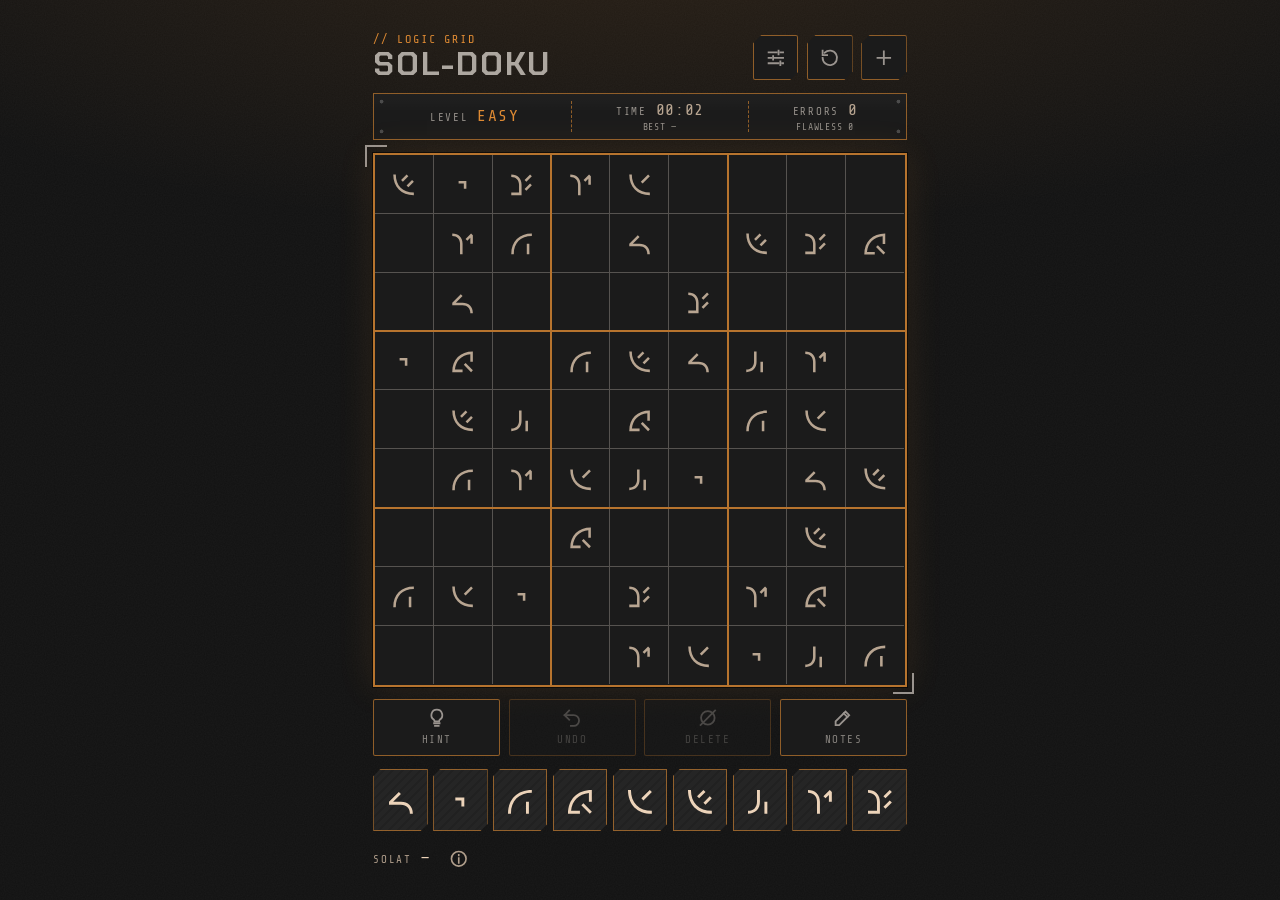
==== static/index.html @ 7441edb9 "Filled cell taps switch to values mode Co-Authored-By: Devin AI <158243242+devin-ai-integration[bot]" ====
<!doctype html>
<html lang="en" data-hue="ember">
<head>
  <meta charset="utf-8">
  <meta name="viewport" content="width=device-width, initial-scale=1, viewport-fit=cover">
  <meta name="theme-color" content="#111111">
  <meta name="apple-mobile-web-app-capable" content="yes">
  <meta name="mobile-web-app-capable" content="yes">
  <meta name="apple-mobile-web-app-status-bar-style" content="black-translucent">
  <meta name="apple-mobile-web-app-title" content="Sol-doku">
  <title>Sol-doku</title>
  <script>
    (() => {
      const V = "20261128013136";
      const check = () => fetch("version.json?t=" + Date.now(), { cache: "no-store" })
        .then((r) => r.json())
        .then(({ v }) => {
          if (v && v !== V && new URLSearchParams(location.search).get("v") !== v) location.replace(location.pathname + "?v=" + v);
        })
        .catch(() => {});
      check();
      document.addEventListener("visibilitychange", () => { if (!document.hidden) check(); });
    })();
  </script>
  <link rel="icon" type="image/png" href="[data-uri]">
  <link rel="apple-touch-icon" href="[data-uri]">
  <script>try { var h = localStorage.getItem("sudoku.hue"); if (h) document.documentElement.dataset.hue = h; } catch (e) {}</script>
  <link rel="preconnect" href="https://fonts.googleapis.com">
  <link rel="preconnect" href="https://fonts.gstatic.com" crossorigin>
  <link rel="stylesheet" href="https://fonts.googleapis.com/css2?family=Chakra+Petch:wght@400;500;600;700&family=Share+Tech+Mono&display=swap">
  <link rel="stylesheet" href="style.css?v=20261128013136">
</head>
<body>
  <main class="app" id="app">
    <header class="topbar">
      <div class="brand">
        <div class="kicker">// Logic grid</div>
        <h1>Sol-doku</h1>
      </div>
      <div class="top-actions">
        <button class="icon-btn" id="open-hue" aria-label="Settings">
          <svg viewBox="0 0 24 24" fill="none" stroke="currentColor" stroke-width="2" stroke-linecap="square"><path d="M4 6h9M17 6h3M4 12h3M11 12h9M4 18h11M19 18h1"/><path d="M15 4v4M9 10v4M17 16v4"/></svg>
        </button>
        <button class="icon-btn" id="open-reset" aria-label="Reset grid">
          <svg viewBox="0 0 24 24" fill="none" stroke="currentColor" stroke-width="2" stroke-linecap="square"><path d="M4 12a8 8 0 1 0 2.4-5.7"/><path d="M4 4v5h5"/></svg>
        </button>
        <button class="icon-btn" id="open-new" aria-label="New game">
          <svg viewBox="0 0 24 24" fill="none" stroke="currentColor" stroke-width="2" stroke-linecap="square"><path d="M12 5v14M5 12h14"/></svg>
        </button>
      </div>
    </header>

    <section class="panel status" aria-label="Game status">
      <div><span class="label">Level</span><span class="readout" id="stat-level">—</span></div>
      <div id="time-block"><span class="label">Time</span><span class="readout" id="stat-time">00:00</span><small class="sub" id="stat-best"></small></div>
      <div id="err-block"><span class="label">Errors</span><span class="readout" id="stat-mistakes">0</span><small class="sub" id="stat-streak"></small></div>
    </section>

    <div class="board-area">
      <div class="board-wrap">
        <div class="board" id="board" role="grid" aria-label="Sol-doku board"></div>
      </div>
    </div>

    <section class="tools" aria-label="Tools">
      <button class="tool" id="hint">
        <svg viewBox="0 0 24 24" fill="none" stroke="currentColor" stroke-width="2" stroke-linecap="square"><path d="M9 18h6M10 21h4"/><path d="M12 3a6 6 0 0 0-3.5 10.9c.6.5 1 1.2 1 2.1h5c0-.9.4-1.6 1-2.1A6 6 0 0 0 12 3z"/></svg>
        <span>Hint</span>
        <i class="badge" id="hint-count"></i>
      </button>
      <button class="tool" id="undo">
        <svg viewBox="0 0 24 24" fill="none" stroke="currentColor" stroke-width="2" stroke-linecap="square"><path d="M9 14L4 9l5-5"/><path d="M4 9h10a6 6 0 0 1 0 12h-3"/></svg>
        <span>Undo</span>
      </button>
      <button class="tool" id="erase">
        <svg class="ic-erase" viewBox="0 0 24 24" fill="none" stroke="currentColor" stroke-width="2" stroke-linecap="square"><circle cx="12" cy="12" r="7.5"/><path d="M4 20L20 4"/></svg>
        <svg class="ic-clear" viewBox="0 0 24 24" fill="currentColor" stroke="currentColor" stroke-width="2" stroke-linecap="square"><g stroke="none"><rect x="4" y="4" width="3" height="3"/><rect x="10.5" y="4" width="3" height="3"/><rect x="17" y="4" width="3" height="3"/><rect x="4" y="10.5" width="3" height="3"/><rect x="17" y="10.5" width="3" height="3"/><rect x="4" y="17" width="3" height="3"/><rect x="10.5" y="17" width="3" height="3"/><rect x="17" y="17" width="3" height="3"/></g><path d="M3 21L21 3" fill="none"/></svg>
        <span>Delete</span>
      </button>
      <button class="tool" id="solved-btn">
        <svg viewBox="0 0 24 24" fill="none" stroke="currentColor" stroke-width="2" stroke-linecap="square"><path d="M4 12.5l5 5L20 6.5"/></svg>
        <span>Solved · View results</span>
      </button>
      <button class="tool" id="notes" aria-pressed="false">
        <svg viewBox="0 0 24 24" fill="none" stroke="currentColor" stroke-width="2" stroke-linecap="square"><path d="M4 20h4L19 9l-4-4L4 16z"/><path d="M13 7l4 4"/></svg>
        <span>Notes</span>
      </button>
    </section>

    <section class="pad" id="pad" aria-label="Number pad"></section>

    <footer class="footer">
      <div class="footer-left">
        <div class="sol-guide" id="sol-block" aria-live="polite"><span>Solat</span><span class="readout" id="stat-sol">—</span><span class="sol-ex" id="stat-sol-ex"></span></div>
        <a class="info" href="https://github.com/menehune23/sol" target="_blank" rel="noopener" aria-label="What is Sol?" title="What is Sol?"><span id="info-text">What is Sol?</span><svg viewBox="0 0 24 24" fill="none" stroke="currentColor" stroke-width="2" stroke-linecap="square"><circle cx="12" cy="12" r="9"/><path d="M12 11v6M12 7v1"/></svg></a>
      </div>
      <a id="request-link" href="https://app.devin.ai/sessions/24729240f18b49819ce347943eb49a1e" target="_blank" rel="noopener">Request changes</a>
    </footer>
  </main>

  <dialog class="sheet" id="new-sheet" aria-labelledby="new-title">
    <div class="sheet-head">
      <div class="grabber" title="Close" aria-hidden="true"></div>
      <div class="kicker">// New grid</div>
      <h2 id="new-title">Select difficulty</h2>
    </div>
    <div class="levels" id="levels" role="radiogroup" aria-labelledby="new-title"></div>
    <div class="sheet-actions">
      <button class="btn" id="start">Generate grid</button>
      <button class="btn ghost" data-close>Cancel</button>
    </div>
  </dialog>

  <dialog class="sheet" id="reset-sheet" aria-labelledby="reset-title">
    <div class="sheet-head">
      <div class="grabber" title="Close" aria-hidden="true"></div>
      <div class="kicker">// Purge input</div>
      <h2 id="reset-title">Reset grid?</h2>
    </div>
    <p class="sheet-note">Clears your entries, notes, hints, and time. The starting grid stays the same.</p>
    <div class="sheet-actions">
      <button class="btn danger" id="do-reset">Reset</button>
      <button class="btn ghost" data-close>Cancel</button>
    </div>
  </dialog>

  <dialog class="sheet" id="hue-sheet" aria-labelledby="hue-title">
    <div class="sheet-head">
      <div class="grabber" title="Close" aria-hidden="true"></div>
      <div class="kicker">// System</div>
      <h2 id="hue-title">Settings</h2>
    </div>
    <div class="setting-label" id="color-label">Color</div>
    <div class="hues" id="hues" role="radiogroup" aria-labelledby="color-label"></div>
    <div class="hue-name" id="hue-name"></div>
    <div class="toggles">
      <label class="toggle"><span><strong>Timer</strong><small>Show elapsed time</small></span><input type="checkbox" id="set-timer" role="switch"><i aria-hidden="true"></i></label>
      <label class="toggle"><span><strong>Errors</strong><small>Mark wrong letters in red</small></span><input type="checkbox" id="set-errors" role="switch"><i aria-hidden="true"></i></label>
      <label class="toggle"><span><strong>Auto-clear notes</strong><small>Remove placed letters from notes</small></span><input type="checkbox" id="set-autonotes" role="switch"><i aria-hidden="true"></i></label>
      <label class="toggle"><span><strong>Hints</strong><small>Show the Hint button (using a hint disables record-setting and resets flawless streaks)</small></span><input type="checkbox" id="set-hints" role="switch"><i aria-hidden="true"></i></label>
      <label class="toggle"><span><strong>Sol guide</strong><small>Show the selected letter's Solat</small></span><input type="checkbox" id="set-sol" role="switch"><i aria-hidden="true"></i></label>
    </div>
    <div class="sheet-actions">
      <button class="btn" data-close>Done</button>
    </div>
  </dialog>

  <dialog class="sheet" id="win-sheet" aria-labelledby="win-title">
    <div class="sheet-head">
      <div class="grabber" title="Close" aria-hidden="true"></div>
      <div class="kicker">// Grid stabilized</div>
      <h2 id="win-title">Grid solved</h2>
    </div>
    <dl class="stats" id="win-stats"></dl>
    <p class="win-note" id="win-note" hidden>Hints used, so this grid can't set a record or count as flawless</p>
    <canvas id="sparks" popover="manual" aria-hidden="true"></canvas>
    <div class="sheet-actions">
      <button class="btn" id="win-new">New game</button>
      <button class="btn ghost" data-close>View grid</button>
    </div>
  </dialog>

  <div class="overlay" id="loading" hidden>
    <div class="scan"><div class="bars"><i></i><i></i><i></i><i></i><i></i></div><span>Generating grid</span></div>
  </div>

  <script src="sudoku.js?v=20261128013136"></script>
  <script src="sol.js?v=20261128013136"></script>
  <script src="app.js?v=20261128013136"></script>
</body>
</html>
---- static/style.css ----
:root {
  --bg: #111111;
  --surface: #1B1B1B;
  --surface-2: #252525;
  --surface-3: #2F2F2F;
  --base-text: #F2F2F2;
  --accent: #DE8A33;
  --accent-rgb: 222, 138, 51;
  --accent-fg: #111111;
  --neutral: color-mix(in srgb, var(--accent) 10%, #DEDEDE);
  --neutral-muted: color-mix(in srgb, var(--neutral) 62%, transparent);
  --neutral-dim: color-mix(in srgb, var(--neutral) 65%, var(--surface));
  --neutral-soft: color-mix(in srgb, var(--neutral) 75%, var(--surface));
  --neutral-dim-text: color-mix(in srgb, var(--neutral) 55%, var(--surface));
  --primary-action: var(--accent);
  --primary-action-fg: var(--accent-fg);
  --text: color-mix(in srgb, var(--accent) 30%, var(--base-text));
  --text-muted: color-mix(in srgb, var(--text) 72%, transparent);
  --border: rgba(var(--accent-rgb), 0.6);
  --grid-line: color-mix(in srgb, var(--neutral) 30%, var(--surface));
  --grid-major: rgba(var(--accent-rgb), 0.6);
  --negative: #FF5C4D;
  --negative-rgb: 255, 92, 77;
  --radius: 0.25rem;
  --chamfer: 0.75rem;
  --font: "Chakra Petch", "Rajdhani", system-ui, sans-serif;
  --mono: "Share Tech Mono", ui-monospace, "SF Mono", Menlo, monospace;
  --safe-top: env(safe-area-inset-top, 0px);
  --safe-bottom: env(safe-area-inset-bottom, 0px);
  color-scheme: dark;
}
[data-hue="ember"] { --accent: #DE8A33; --accent-rgb: 222, 138, 51; }
[data-hue="patina"] { --accent: #4FB89F; --accent-rgb: 79, 184, 159; }
[data-hue="signal"] { --accent: #E5533D; --accent-rgb: 229, 83, 61; }
[data-hue="sand"] { --accent: #C9B58C; --accent-rgb: 201, 181, 140; }
[data-hue="lime"] { --accent: #A9BA35; --accent-rgb: 169, 186, 53; }
[data-hue="ion"] { --accent: #5B9EE6; --accent-rgb: 91, 158, 230; }
[data-hue="nebula"] { --accent: #A57BE8; --accent-rgb: 165, 123, 232; }
[data-hue="flare"] { --accent: #E56BAA; --accent-rgb: 229, 107, 170; }
[data-hue="steel"] { --accent: #A1A1A1; --accent-rgb: 161, 161, 161; }

* { box-sizing: border-box; }
/* 0 = rest, 1 = peak of the solved-grid pulse; the peak copy of the board fades in over the rest state (0.31 over 0.35 composites to the 0.55 outer glow). */
@property --pulse { syntax: "<number>"; inherits: true; initial-value: 0; }
html, body { margin: 0; }
html {
  /* Layout size in rem at base scale, plus a gutter each side; the root font size scales it to fit the viewport. */
  --app-w: 32.5;
  --app-pad: 0.875;
  --app-h: 51.875;
  --scale-max: 1.625;
  touch-action: manipulation;
  font-size: clamp(16px, min(100vw / (var(--app-w) + 2 * var(--app-pad)), 100svh / var(--app-h)), 16px * var(--scale-max));
}
body {
  min-height: 100dvh;
  font-family: var(--font);
  color: var(--text);
  background-color: var(--bg);
  background-image:
    radial-gradient(120% 60% at 50% -10%, rgba(var(--accent-rgb), 0.12), transparent 60%),
    url("noise.png");
  background-size: auto, 160px;
  background-attachment: fixed;
  -webkit-tap-highlight-color: transparent;
  -webkit-font-smoothing: antialiased;
}
button { font: inherit; color: inherit; cursor: pointer; }
button:focus-visible, .cell:focus-visible { outline: 0.125rem solid var(--accent); outline-offset: 0.125rem; }

.app {
  max-width: calc(var(--app-w) * 1rem);
  height: 100dvh;
  min-height: min-content;
  margin: 0 auto;
  padding: calc(var(--safe-top) + 1.375rem) calc(var(--app-pad) * 1rem) calc(var(--safe-bottom) + 1.375rem);
  display: flex;
  flex-direction: column;
  justify-content: safe center;
  gap: 0.75rem;
}

.topbar { display: flex; align-items: flex-end; justify-content: space-between; gap: 0.75rem; }
.brand .kicker, .label, .tool span, .footer, .sheet .kicker, .level-option small, .stat dt {
  font-family: var(--mono);
  text-transform: uppercase;
  letter-spacing: 0.16em;
  font-size: 0.6875rem;
}
.brand .kicker { color: var(--accent); }
.brand .kicker b { font-weight: 400; color: var(--text); }
.brand h1 { margin: 0.125rem 0 0; color: var(--neutral-soft); font-size: 1.875rem; font-weight: 700; letter-spacing: 0.06em; text-transform: uppercase; line-height: 1; }
.top-actions { display: flex; gap: 0.5rem; }

.icon-btn {
  width: 2.625rem; height: 2.625rem;
  display: grid; place-items: center;
  border: 1px solid var(--border);
  border-radius: 0.125rem;
  background: var(--surface);
  color: var(--neutral-dim);
  clip-path: polygon(0.5rem 0, 100% 0, 100% calc(100% - 0.5rem), calc(100% - 0.5rem) 100%, 0 100%, 0 0.5rem);
}
.icon-btn:active { background: var(--surface-2); }
.icon-btn svg, .tool svg { --icon: 1.25rem; width: var(--icon); height: var(--icon); }
/* Icons are drawn on a 24-unit grid with a 2-unit margin; trim it above the stacked label. */
.tool:not(#solved-btn) svg { margin-top: calc(var(--icon) * -2 / 24); }

.panel {
  border: 1px solid var(--border);
  background:
    radial-gradient(circle at 0.4375rem 0.4375rem, rgba(255, 255, 255, 0.2) 0.09375rem, transparent 0.125rem),
    radial-gradient(circle at calc(100% - 0.4375rem) 0.4375rem, rgba(255, 255, 255, 0.2) 0.09375rem, transparent 0.125rem),
    radial-gradient(circle at 0.4375rem calc(100% - 0.4375rem), rgba(255, 255, 255, 0.2) 0.09375rem, transparent 0.125rem),
    radial-gradient(circle at calc(100% - 0.4375rem) calc(100% - 0.4375rem), rgba(255, 255, 255, 0.2) 0.09375rem, transparent 0.125rem),
    linear-gradient(180deg, rgba(255, 255, 255, 0.025), transparent 40%),
    var(--surface);
}

.status { display: flex; padding: 0.375rem 0.875rem; }
.status > div { flex: 1 1 auto; display: grid; grid-template-columns: 1fr auto auto 1fr; align-items: baseline; align-content: center; gap: 0.125rem 0.5rem; min-width: 0; }
.status > div:first-child { flex-grow: 1.3; }
.status > div > :first-child { grid-column: 2; }
.status .sub { grid-row: 2; grid-column: 1 / -1; text-align: center; white-space: nowrap; font-family: var(--mono); font-size: 0.5625rem; letter-spacing: 0.08em; text-transform: uppercase; color: var(--neutral-muted); font-variant-numeric: tabular-nums; }
.status > div[hidden] { display: none; }
@media (max-width: 360px) {
  .status { padding: 0.375rem 0.5rem; }
  .status > div { column-gap: 0.3125rem; }
  .status > div + div { padding-left: 0.375rem; margin-left: 0.375rem; }
  .status .readout { letter-spacing: 0; font-size: 0.875rem; }
  .status .label { letter-spacing: 0.12em; }
  .status #stat-level { letter-spacing: 0.06em; }
}
.status > div + div { border-left: 1px dashed var(--border); padding-left: 0.625rem; margin-left: 0.625rem; }
.label { color: var(--neutral-muted); font-size: 0.625rem; }

.readout { font-family: var(--mono); font-size: 0.9375rem; letter-spacing: 0.04em; font-variant-numeric: tabular-nums; }
#stat-level { color: var(--accent); text-transform: uppercase; letter-spacing: 0.1em; }
#stat-time, #stat-mistakes { color: color-mix(in srgb, var(--text) 75%, var(--surface)); }
#stat-mistakes.bad { color: var(--negative); }

/* Square slot that takes the space left by the rest of the UI; the board fills its shorter side. */
.board-area {
  flex: 0 1 auto;
  aspect-ratio: 1;
  min-height: 17.5rem;
  container-type: size;
  display: grid;
  place-items: center;
}
.board-wrap {
  position: relative;
  display: grid;
  width: min(100cqw, 100cqh);
  container-type: inline-size;
}
/* The board and its solved peak copy share one grid slot, so both get identical sizing. */
.board-wrap > .board { grid-area: 1 / 1; }
.board {
  --box-line: color-mix(in srgb, var(--accent) 80%, var(--surface));
  --letter: color-mix(in srgb, var(--accent) 80%, white);
  position: relative;
  display: grid;
  grid-template-columns: repeat(9, 1fr);
  grid-template-rows: repeat(9, 1fr);
  aspect-ratio: 1;
  border: 0.125rem solid var(--box-line);
  background: var(--surface);
  box-shadow: 0 0 0 1px rgba(0, 0, 0, 0.6), 0 0 2rem rgba(var(--accent-rgb), 0.12);
  touch-action: manipulation;
  user-select: none;
  -webkit-user-select: none;
}
/* 3x3 box lines drawn above the cells so highlights can't cover them. */
.board::before, .board::after {
  content: "";
  position: absolute;
  inset: 0;
  z-index: 2;
  pointer-events: none;
}
.board::before {
  left: calc(100% / 3 - 1px);
  right: calc(100% / 3 - 1px);
  border-left: 0.125rem solid var(--box-line);
  border-right: 0.125rem solid var(--box-line);
}
.board::after {
  top: calc(100% / 3 - 1px);
  bottom: calc(100% / 3 - 1px);
  border-top: 0.125rem solid var(--box-line);
  border-bottom: 0.125rem solid var(--box-line);
}
.board-wrap::before, .board-wrap::after {
  content: "";
  position: absolute;
  width: 1.125rem; height: 1.125rem;
  border: 0.125rem solid var(--neutral-dim);
  pointer-events: none;
}
.board-wrap::before { top: -0.4375rem; left: -0.4375rem; border-right: 0; border-bottom: 0; }
.board-wrap::after { bottom: -0.4375rem; right: -0.4375rem; border-left: 0; border-top: 0; }

.cell {
  position: relative;
  display: grid;
  place-items: center;
  padding: 0;
  border: 0;
  border-right: 1px solid var(--grid-line);
  border-bottom: 1px solid var(--grid-line);
  background: transparent;
  color: var(--accent);
  font-family: var(--font);
  font-size: 6.4cqi;
  font-weight: 500;
  line-height: 1;
  min-width: 0;
}
.cell.c8 { border-right: 0; }
.cell.r8 { border-bottom: 0; }
.cell.given { color: color-mix(in srgb, var(--text) var(--given-dim, 75%), var(--surface)); }
[data-hue="sand"], [data-hue="steel"] { --given-dim: 62%; }
.cell.given.sel, .cell.given.same { color: color-mix(in srgb, var(--text) 80%, var(--surface)); }
/* Cell outlines sit 1px thick on the cell's surrounding lines: over thin lines, on the inside edge of thick ones. */
.cell { --ot: 1px; --or: 1px; --ob: 1px; --ol: 1px; }
.cell.c3, .cell.c6 { --ol: 0px; }
.cell.r3, .cell.r6 { --ot: 0px; }
.cell::before {
  top: calc(-1 * var(--ot)); right: calc(-1 * var(--or)); bottom: calc(-1 * var(--ob)); left: calc(-1 * var(--ol));
  border: 1px solid var(--line-c, transparent);
}
.cell.peer { background: rgba(255, 255, 255, 0.0525); }
.cell.same, .cell.sel { background: rgba(var(--accent-rgb), 0.18); }
.cell.same::before { content: ""; position: absolute; z-index: 3; pointer-events: none; --line-c: var(--box-line); }
.cell.sel { --sel-line: color-mix(in srgb, var(--accent) 70%, white); }
.cell.sel::before { content: ""; position: absolute; z-index: 3; pointer-events: none; --line-c: var(--sel-line); box-shadow: inset 0 0 0.375rem rgba(var(--accent-rgb), 0.6), 0 0 0.25rem rgba(var(--accent-rgb), 0.9), 0 0 0.625rem rgba(var(--accent-rgb), 0.5); }
.cell.wrong { color: var(--negative); background-image: repeating-linear-gradient(-45deg, rgba(var(--negative-rgb), 0.24) 0 0.125rem, transparent 0.125rem 0.375rem); }
.cell.wrong.sel::before { --line-c: var(--negative); box-shadow: inset 0 0 0.375rem rgba(var(--negative-rgb), 0.6), 0 0 0.25rem rgba(var(--negative-rgb), 0.9), 0 0 0.625rem rgba(var(--negative-rgb), 0.5); }
.cell.flash { animation: flash 0.6s ease-out; }
@keyframes flash { from { background: rgba(var(--accent-rgb), 0.55); } }

.sym { display: block; width: 100%; height: 100%; fill: currentColor; overflow: visible; }
.cell .v { display: block; width: 40%; aspect-ratio: 1; }
.cell:not(.given):not(.wrong) .v { color: var(--letter); }
.cell:not(.given) .v .sym { filter: drop-shadow(0 0 0.125rem rgba(var(--glow-rgb, var(--accent-rgb)), 0.9)) drop-shadow(0 0 0.3125rem rgba(var(--glow-rgb, var(--accent-rgb)), 0.6)); }
.cell.wrong { --glow-rgb: var(--negative-rgb); }
.notes {
  position: absolute; inset: 6%;
  display: grid;
  grid-template-columns: repeat(3, 1fr);
  grid-template-rows: repeat(3, 1fr);
  font-size: 3.8cqi;
  line-height: 1;
  color: color-mix(in srgb, var(--text) 85%, transparent);
}
.notes span { display: grid; place-items: center; }
.notes .sym { width: 72%; height: 72%; }
.notes span:not(.on) .sym { visibility: hidden; }
.notes span.match { color: var(--accent); }
.notes span:not(.match) { opacity: 0.55; }

.tools { position: relative; display: grid; grid-auto-flow: column; grid-auto-columns: 1fr; gap: 0.5rem; }
.tool[hidden] { display: none; }
.tool {
  position: relative;
  display: flex; flex-direction: column; align-items: center; gap: 0.25rem;
  padding: 0.5rem 0.25rem;
  border: 1px solid var(--border);
  border-radius: 0.125rem;
  background: var(--surface);
  color: var(--text);
}
.tool span { text-box: trim-both cap alphabetic; font-size: 0.625rem; letter-spacing: 0.14em; color: var(--neutral-dim-text); }
.tool svg { color: var(--neutral-dim); }
.tool[aria-pressed="true"] svg { color: var(--accent); }
.tool:active { background: var(--surface-2); }
.tool[aria-pressed="true"] { background: rgba(var(--accent-rgb), 0.22); border-color: var(--accent); }
.tool[aria-pressed="true"] span { color: var(--accent); }
.tool .badge {
  position: absolute; top: 0.25rem; right: 0.375rem;
  font-family: var(--mono); font-size: 0.625rem; color: var(--accent);
}
#erase .ic-clear, #erase.clear-notes .ic-erase { display: none; }
#erase.clear-notes .ic-clear { display: block; }
.tool:disabled { opacity: 0.4; cursor: default; }
#solved-btn { display: none; }
.solved .tools > .tool:not(#solved-btn) { visibility: hidden; }
.solved #solved-btn { position: absolute; inset: 0; display: flex; flex-direction: row; justify-content: center; gap: 0.625rem; border-color: var(--accent); background: rgba(var(--accent-rgb), 0.16); }
.solved #solved-btn { border-color: rgba(var(--accent-rgb), 0.55); }
.solved #solved-btn::after { content: ""; position: absolute; inset: -1px; border: 1px solid var(--accent); border-radius: inherit; box-shadow: 0 0 0.625rem rgba(var(--accent-rgb), 0.55); pointer-events: none; opacity: 0; animation: peak 2.4s ease-in-out infinite; }
.solved #solved-btn svg, .solved #solved-btn span { color: color-mix(in srgb, var(--neutral) 85%, var(--surface)); }
.solved #solved-btn span { font-size: 0.6875rem; }
@keyframes peak { 50% { opacity: 1; } }
.board.peak { --pulse: 1; pointer-events: none; opacity: 0; animation: peak 2.4s ease-in-out infinite; }
.solved .board { --box-line: color-mix(in srgb, var(--accent) calc(80% + 20% * var(--pulse)), var(--surface)); }
.solved .cell.given { color: color-mix(in srgb, var(--letter) calc(100% * var(--pulse)), color-mix(in srgb, var(--text) 75%, var(--surface))); }
.solved .board {
  box-shadow:
    0 0 0.1875rem rgba(var(--accent-rgb), calc(0.9 * var(--pulse))),
    0 0 0.625rem rgba(var(--accent-rgb), calc(0.7 * var(--pulse))),
    inset 0 0 0.1875rem rgba(var(--accent-rgb), calc(0.9 * var(--pulse))),
    inset 0 0 0.625rem rgba(var(--accent-rgb), calc(0.7 * var(--pulse))),
    0 0 3rem rgba(var(--accent-rgb), calc(0.35 - 0.04 * var(--pulse)));
}
/* Only the peak copy draws the pulse glows; at rest they would be invisible yet still cost a blur each (heavy when zoomed). */
/* Every thick line gets the same two-layer glow: inner lines via drop-shadow, the border via box-shadow on both sides. */
.board.peak::before, .board.peak::after {
  filter:
    drop-shadow(0 0 0.1875rem rgba(var(--accent-rgb), 0.9))
    drop-shadow(0 0 0.625rem rgba(var(--accent-rgb), 0.7));
}
.board.peak .cell .v .sym {
  filter:
    drop-shadow(0 0 0.125rem rgba(var(--accent-rgb), 0.9))
    drop-shadow(0 0 0.3125rem rgba(var(--accent-rgb), 0.6))
    drop-shadow(0 0 0.625rem rgba(var(--accent-rgb), 0.5));
}
@media (prefers-reduced-motion: reduce) { .board.peak, .solved #solved-btn::after { display: none; } }

.pad { display: grid; grid-template-columns: repeat(9, 1fr); gap: 0.3125rem; }
.key {
  display: flex; flex-direction: column; align-items: center; justify-content: center;
  height: 3.625rem;
  padding: 0;
  border: 1px solid var(--border);
  border-radius: 0;
  background-color: var(--surface-2);
  background-image: repeating-linear-gradient(-45deg, rgba(0, 0, 0, 0.12) 0 0.125rem, transparent 0.125rem 0.375rem);
  clip-path: polygon(0.4375rem 0, 100% 0, 100% calc(100% - 0.4375rem), calc(100% - 0.4375rem) 100%, 0 100%, 0 0.4375rem);
  color: var(--text);
}
.key b { display: block; width: min(50%, 1.375rem); aspect-ratio: 1; }
.key:active { background-color: rgba(var(--accent-rgb), 0.3); }
.key { position: relative; }
.key.complete::after {
  content: "";
  position: absolute; top: 0.25rem; right: 0.25rem;
  width: 0.5625rem; height: 0.5625rem;
  background: var(--accent);
  -webkit-mask: url("data:image/svg+xml,%3Csvg xmlns='http://www.w3.org/2000/svg' viewBox='0 0 10 10'%3E%3Cpath d='M1.5 5.2 4 7.6 8.6 2.4' fill='none' stroke='black' stroke-width='1.8' stroke-linecap='square'/%3E%3C/svg%3E") center / contain no-repeat;
  mask: url("data:image/svg+xml,%3Csvg xmlns='http://www.w3.org/2000/svg' viewBox='0 0 10 10'%3E%3Cpath d='M1.5 5.2 4 7.6 8.6 2.4' fill='none' stroke='black' stroke-width='1.8' stroke-linecap='square'/%3E%3C/svg%3E") center / contain no-repeat;
}
.key.preview.complete::after { background: var(--accent-fg); }
.notes-on .key {
  background-color: rgba(var(--accent-rgb), 0.1);
  background-image: none;
  border: 1px solid rgba(var(--accent-rgb), 0.7);
}
/* Read-only marker: the selected cell already holds this note. */
.key.noted::before {
  content: "";
  position: absolute; bottom: 0; left: 0;
  width: 0.5rem; height: 0.5rem;
  clip-path: polygon(0 0, 0 100%, 100% 100%);
  background: var(--text);
}
.key.preview.noted::before { background: var(--accent-fg); }
.key.preview { background-color: var(--accent); background-image: none; border-color: var(--accent); }
.key.preview b { color: var(--accent-fg); }
.key.locked, .notes-on .key.locked { opacity: 0.25; cursor: default; }
.key.locked.preview { opacity: 1; }


.footer { display: flex; justify-content: space-between; gap: 0.75rem; color: var(--text-muted); font-size: 0.625rem; padding-top: 0.25rem; }
.footer { align-items: center; }
.footer a { color: inherit; }
.footer-left { display: flex; align-items: center; gap: 0.625rem; min-width: 0; }
.sol-guide { display: flex; align-items: baseline; gap: 0.5rem; white-space: nowrap; }
.sol-guide[hidden] { display: none; }
.sol-guide .readout { font-size: 0.875rem; color: var(--text); text-transform: none; letter-spacing: 0.04em; }
.sol-ex { font-size: 0.875rem; color: var(--text); text-transform: none; letter-spacing: 0.04em; }
.sol-ex i { font-style: normal; font-size: 0.625rem; color: var(--text-muted); text-transform: uppercase; letter-spacing: 0.16em; }
.sol-ex b { font-weight: 400; color: var(--accent); }
.footer .info { display: flex; align-items: center; gap: 0.5rem; color: var(--text-muted); }
.footer .info svg { width: 1.125rem; height: 1.125rem; flex: none; }
.footer .info span { text-decoration: underline; }
.footer .info span[hidden] { display: none; }

/* Sheets */
dialog.sheet {
  width: 100%;
  max-width: calc(var(--app-w) * 1rem);
  margin: auto auto 0;
  padding: 0 1.125rem;
  border: 0;
  border-top: 0.125rem solid var(--accent);
  box-shadow: -1px 0 var(--border), 1px 0 var(--border);
  border-radius: 0;
  background: linear-gradient(180deg, rgba(var(--accent-rgb), 0.07), transparent 8.75rem), var(--surface);
  --text: var(--neutral);
  --text-muted: color-mix(in srgb, var(--neutral) 72%, transparent);
  color: var(--text);
}
dialog.sheet::backdrop { background: rgba(0, 0, 0, 0.6); }
#sparks { position: fixed; inset: 0; width: 100vw; height: 100vh; margin: 0; padding: 0; border: 0; background: none; pointer-events: none; overflow: visible; }
dialog.sheet[open] { animation: rise 0.22s ease-out; }
@keyframes rise { from { transform: translateY(1.5rem); opacity: 0; } }
.grabber { position: relative; width: 2.25rem; height: 0.3125rem; margin: 0 auto 0.875rem; background: var(--border); cursor: grab; touch-action: none; }
.grabber::before { content: ""; position: absolute; inset: -0.75rem -3.75rem; }
.sheet-head {
  position: relative; z-index: 2; flex: none;
  margin: 0 -1.125rem; padding: 0.625rem 1.125rem 0;
  touch-action: none;
}
.sheet-actions {
  position: relative; z-index: 2; flex: none;
  margin: 0 -1.125rem; padding: 0 1.125rem calc(var(--safe-bottom) + 1.125rem);
}
.sheet-body > :first-child { margin-top: 0; text-box: trim-start cap alphabetic; }
.sheet-body > :not(:has(~ :not([hidden]))) { margin-bottom: 0; }
.sheet-head::after, .sheet-actions::after { content: ""; position: absolute; pointer-events: none; opacity: 0; transition: opacity 0.15s; }
.sheet-head::after { left: 50%; top: calc(100% + 0.875rem); width: 0.5rem; height: 0.5rem; border: solid var(--neutral-dim); border-width: 0.125rem 0 0 0.125rem; transform: translateX(-50%) rotate(45deg); }
.sheet.scrolled .sheet-head::after { opacity: 1; }
.sheet-actions::after { left: 50%; bottom: calc(100% + 0.875rem); width: 0.5rem; height: 0.5rem; border: solid var(--neutral-dim); border-width: 0 0.125rem 0.125rem 0; transform: translateX(-50%) rotate(45deg); }
.sheet.more .sheet-actions::after { opacity: 1; }
dialog.sheet { transition: transform 0.22s ease-out; }
dialog.sheet.closing { transform: translateY(100%); }
dialog.sheet::backdrop { opacity: var(--scrim, 1); transition: opacity 0.22s ease-out; }
dialog.sheet.closing::backdrop { opacity: 0; }
.sheet .kicker { color: var(--accent); }
.sheet h2 { margin: 0.125rem 0 0; font-size: min(1.25rem, 5.9vw); letter-spacing: 0.1em; text-transform: uppercase; }

.levels { display: grid; gap: 0.5rem; margin-bottom: 1rem; }
.level-option {
  display: grid;
  grid-template-columns: auto 1fr;
  align-items: center;
  gap: 0.75rem;
  padding: 0.75rem 0.875rem;
  text-align: left;
  border: 1px solid var(--border);
  border-radius: 0.125rem;
  background: var(--surface-2);
}
.level-option .pips { display: flex; gap: 0.1875rem; }
.level-option .pips i { width: 0.3125rem; height: 1rem; background: var(--surface-3); transform: skewX(-15deg); }
.level-option .pips i.on { background: var(--accent); }
.level-option strong { display: block; font-size: 1rem; letter-spacing: 0.06em; text-transform: uppercase; }
.level-option small { display: block; color: var(--text); letter-spacing: 0.08em; font-size: 0.625rem; margin-top: 0.125rem; }
.level-option .best { min-width: 6ch; font-family: var(--mono); font-size: 0.75rem; text-align: right; }
.level-option .best { grid-column: 2; display: grid; grid-template-columns: auto auto; justify-content: start; gap: 0.25rem 0.75rem; margin: -0.25rem 0 0; text-align: left; }
.level-option .best, .level-option .best dd { color: color-mix(in srgb, var(--neutral) 60%, var(--surface)); }
.level-option .best dd { margin: 0; }
.level-option[aria-checked="true"] .best, .level-option[aria-checked="true"] .best dd { color: var(--text-muted); }
.level-option[aria-checked="true"] { border-color: var(--accent); background: rgba(var(--accent-rgb), 0.16); }

.btn {
  display: block;
  width: 100%;
  padding: 0.9375rem 1.125rem;
  border: 0;
  border-radius: 0;
  font-weight: 700;
  font-size: 0.9375rem;
  letter-spacing: 0.16em;
  text-transform: uppercase;
  background-color: var(--primary-action);
  color: var(--primary-action-fg);
  background-image: repeating-linear-gradient(-45deg, rgba(0, 0, 0, 0.08) 0 0.125rem, transparent 0.125rem 0.375rem);
  clip-path: polygon(var(--chamfer) 0, 100% 0, 100% calc(100% - var(--chamfer)), calc(100% - var(--chamfer)) 100%, 0 100%, 0 var(--chamfer));
}
.btn.danger { background-color: var(--negative); color: #141414; }
.sheet-note { margin: -0.25rem 0 1.125rem; color: var(--text-muted); font-size: 0.875rem; line-height: 1.45; }
.btn.ghost { background-color: rgba(255, 255, 255, 0.07); color: var(--text); margin-top: 0.5rem; }
.btn:active { filter: brightness(1.12); }

.hues { display: grid; grid-template-columns: repeat(9, 1fr); gap: 0.375rem; margin-bottom: 0.5rem; }
.hue {
  aspect-ratio: 1;
  border: 0.125rem solid transparent;
  background: var(--swatch);
  clip-path: polygon(0.5rem 0, 100% 0, 100% calc(100% - 0.5rem), calc(100% - 0.5rem) 100%, 0 100%, 0 0.5rem);
  padding: 0;
}
.hue[aria-checked="true"] { border-color: var(--base-text); box-shadow: inset 0 0 0 0.1875rem var(--surface); }
.setting-label { font-family: var(--mono); font-size: 0.625rem; letter-spacing: 0.16em; text-transform: uppercase; color: var(--neutral-muted); margin-bottom: 0.5rem; }
.toggles { display: grid; gap: 0.5rem; margin-bottom: 1rem; }
.toggle {
  display: flex; align-items: center; justify-content: space-between; gap: 0.75rem;
  padding: 0.75rem 0.875rem;
  border: 1px solid var(--border);
  background: var(--surface-2);
  cursor: pointer;
}
.toggle strong { display: block; font-size: 0.9375rem; letter-spacing: 0.06em; text-transform: uppercase; }
.toggle small { display: block; margin-top: 0.125rem; font-family: var(--mono); font-size: 0.625rem; letter-spacing: 0.06em; color: var(--text-muted); }
.toggle input { position: absolute; opacity: 0; pointer-events: none; }
.toggle i {
  position: relative; flex: none;
  width: 3rem; height: 1.625rem;
  background: var(--surface-3);
  border: 1px solid color-mix(in srgb, var(--neutral) 35%, var(--surface));
  clip-path: polygon(0.375rem 0, 100% 0, 100% calc(100% - 0.375rem), calc(100% - 0.375rem) 100%, 0 100%, 0 0.375rem);
  transition: background 0.15s;
}
.toggle i::after {
  content: ""; position: absolute; top: 0.1875rem; left: 0.1875rem;
  width: 1.125rem; height: 1.125rem;
  background: var(--neutral-dim);
  transition: transform 0.15s, background 0.15s;
}
.toggle input:checked + i { background: rgba(var(--accent-rgb), 0.3); border-color: var(--accent); }
.toggle input:checked + i::after { transform: translateX(1.375rem); background: var(--accent); }
.toggle input:focus-visible + i { outline: 0.125rem solid var(--accent); outline-offset: 0.125rem; }
.hue-name { font-family: var(--mono); font-size: 0.75rem; letter-spacing: 0.14em; text-transform: uppercase; color: var(--accent); margin: 0.25rem 0 1rem; }

.stats { display: grid; margin: 0 0 1rem; }
.stat { --row-pad: 0.9375rem; display: flex; align-items: center; justify-content: space-between; gap: 0.75rem; padding: var(--row-pad) 0.125rem; margin: 0; }
.stat:first-child { padding-top: 0; }
.stat + .stat { border-top: 1px dashed color-mix(in srgb, var(--neutral) 12%, transparent); }
.stat-div { height: 1px; margin: 0.25rem 0; background: var(--border); }
.stat dt, .stat dd > span { text-box: trim-both cap alphabetic; }
.stat dt { color: var(--neutral-soft); font-size: 0.6875rem; }
.stat dd { display: flex; align-items: center; margin: 0; font-family: var(--mono); font-size: 1.125rem; }
.win-note { margin: -0.375rem 0 1rem; font-family: var(--mono); font-size: 0.625rem; letter-spacing: 0.06em; color: var(--text-muted); }
.stat dd.record { color: var(--accent); }
.stat dd .star { width: 0.95em; height: 0.95em; margin-block: calc((1cap - 0.95em) / 2); margin-left: 0.4em; fill: currentColor; }
.star { overflow: visible; animation: star-pulse 2.4s ease-in-out infinite; }
@keyframes star-pulse {
  0%, 100% { filter: drop-shadow(0 0 0.125rem rgba(var(--accent-rgb), 0.7)); opacity: 0.85; transform: scale(1); }
  50% { filter: drop-shadow(0 0 0.25rem rgba(var(--accent-rgb), 1)) drop-shadow(0 0 0.625rem rgba(var(--accent-rgb), 0.8)); opacity: 1; transform: scale(1.12); }
}
.stat.starred dt { color: var(--accent); }
.stat.starred dt, .stat.starred dd { animation: text-pulse 2.4s ease-in-out infinite; }
@keyframes text-pulse {
  0%, 100% { text-shadow: 0 0 0.125rem rgba(var(--accent-rgb), 0.4); opacity: 0.85; }
  50% { text-shadow: 0 0 0.25rem rgba(var(--accent-rgb), 0.9), 0 0 0.625rem rgba(var(--accent-rgb), 0.6); opacity: 1; }
}
@media (prefers-reduced-motion: reduce) {
  .star, .stat.starred dt, .stat.starred dd { animation: none; }
}

.overlay {
  position: fixed; inset: 0;
  display: grid; place-items: center;
  background: rgba(0, 0, 0, 0.55);
  z-index: 10;
}
.overlay[hidden] { display: none; }
.scan { display: flex; flex-direction: column; align-items: center; gap: 0.875rem; font-family: var(--mono); letter-spacing: 0.18em; text-transform: uppercase; font-size: 0.75rem; color: var(--accent); }
.scan .bars { display: flex; gap: 0.25rem; }
.scan .bars i { width: 0.375rem; height: 1.625rem; background: var(--accent); transform: skewX(-15deg); animation: pulse 0.9s infinite ease-in-out; }
.scan .bars i:nth-child(2) { animation-delay: 0.1s; }
.scan .bars i:nth-child(3) { animation-delay: 0.2s; }
.scan .bars i:nth-child(4) { animation-delay: 0.3s; }
.scan .bars i:nth-child(5) { animation-delay: 0.4s; }
@keyframes pulse { 50% { opacity: 0.2; } }


@media (max-width: 370px) {
  html { --app-pad: 0.625; }
  .key { height: 3.125rem; }
  .key b { width: min(50%, 1.125rem); }
  .pad { gap: 0.25rem; }
}
@media (prefers-reduced-motion: reduce) {
  *, *::before, *::after { animation: none !important; }
}

html:has(dialog[open]),
html:has(dialog[open]) body { overflow: hidden; overscroll-behavior: none; }
dialog.sheet { max-height: calc(100dvh * 3 / 4); overflow: hidden; overscroll-behavior: none; }
dialog.sheet[open] { display: flex; flex-direction: column; }
.sheet-body { flex: 1 1 auto; min-height: 0; outline: none; overflow-y: auto; overscroll-behavior: contain; scrollbar-width: none; }
.sheet-body::-webkit-scrollbar { display: none; }
.sheet-body {
  --fade: 1.25rem;
  margin: 0.625rem -1.125rem;
  padding: var(--fade) 1.125rem;
  /* Smootherstep ramp: starts and ends with zero slope, so neither edge of the fade shows a line. */
  --fade-ramp: rgba(0, 0, 0, 0.0000) calc(var(--fade) * 0), rgba(0, 0, 0, 0.0022) calc(var(--fade) * 0.0625), rgba(0, 0, 0, 0.0161) calc(var(--fade) * 0.125), rgba(0, 0, 0, 0.0488) calc(var(--fade) * 0.1875), rgba(0, 0, 0, 0.1035) calc(var(--fade) * 0.25), rgba(0, 0, 0, 0.1800) calc(var(--fade) * 0.3125), rgba(0, 0, 0, 0.2752) calc(var(--fade) * 0.375), rgba(0, 0, 0, 0.3840) calc(var(--fade) * 0.4375), rgba(0, 0, 0, 0.5000) calc(var(--fade) * 0.5), rgba(0, 0, 0, 0.6160) calc(var(--fade) * 0.5625), rgba(0, 0, 0, 0.7248) calc(var(--fade) * 0.625), rgba(0, 0, 0, 0.8200) calc(var(--fade) * 0.6875), rgba(0, 0, 0, 0.8965) calc(var(--fade) * 0.75), rgba(0, 0, 0, 0.9512) calc(var(--fade) * 0.8125), rgba(0, 0, 0, 0.9839) calc(var(--fade) * 0.875), rgba(0, 0, 0, 0.9978) calc(var(--fade) * 0.9375), rgba(0, 0, 0, 1.0000) calc(var(--fade) * 1);
  -webkit-mask-image: linear-gradient(to bottom, var(--fade-ramp)), linear-gradient(to top, var(--fade-ramp));
  mask-image: linear-gradient(to bottom, var(--fade-ramp)), linear-gradient(to top, var(--fade-ramp));
  -webkit-mask-composite: source-in;
  mask-composite: intersect;
}
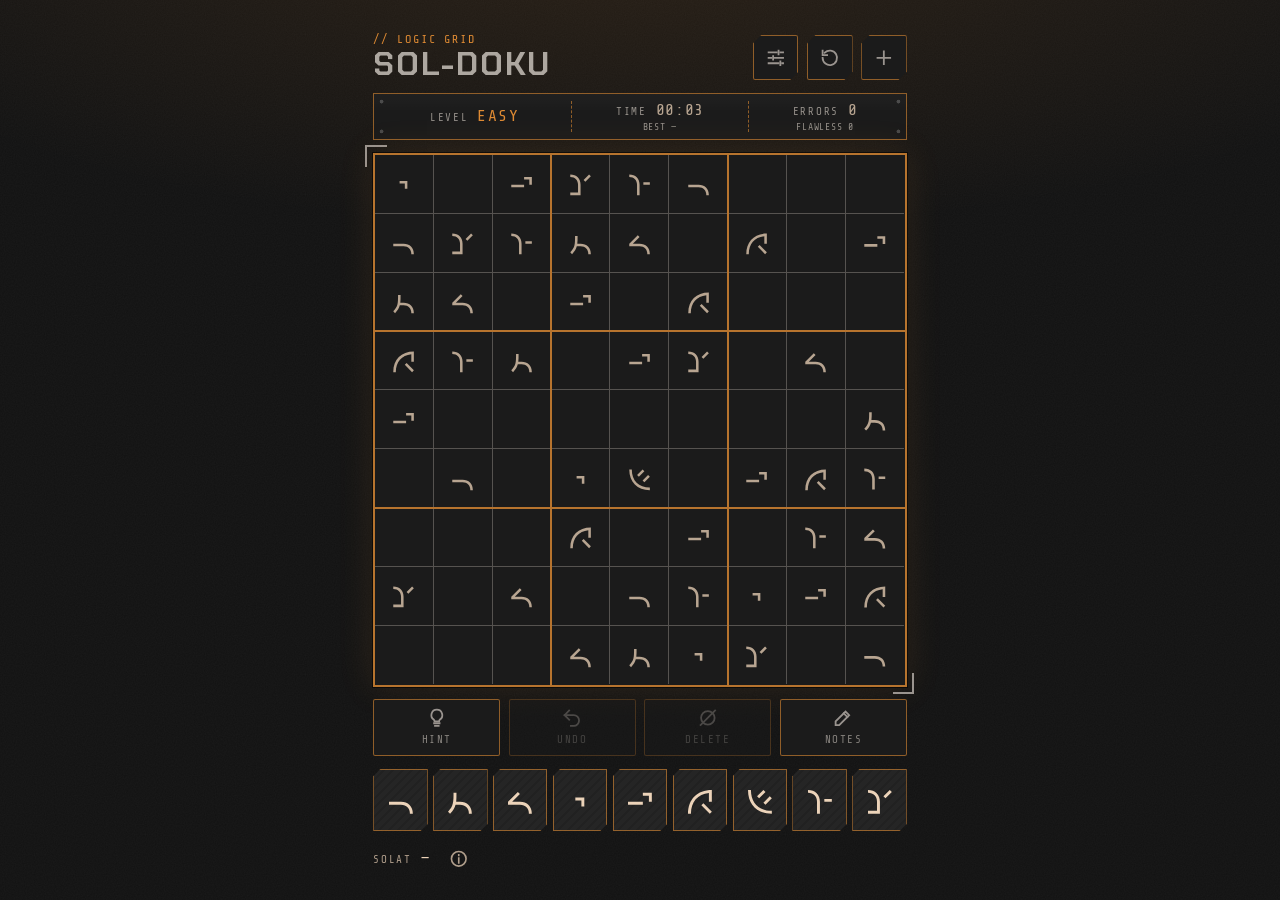
==== commit 45bae4f7: "Selected cell keeps only its glow border Co-Authored-By: Devin AI <158243242+devin-ai-integration[bo" ====
--- a/static/index.html
+++ b/static/index.html
@@ -11,7 +11,7 @@
   <title>Sol-doku</title>
   <script>
     (() => {
-      const V = "20261128013136";
+      const V = "20261128060108";
       const check = () => fetch("version.json?t=" + Date.now(), { cache: "no-store" })
         .then((r) => r.json())
         .then(({ v }) => {
@@ -28,7 +28,7 @@
   <link rel="preconnect" href="https://fonts.googleapis.com">
   <link rel="preconnect" href="https://fonts.gstatic.com" crossorigin>
   <link rel="stylesheet" href="https://fonts.googleapis.com/css2?family=Chakra+Petch:wght@400;500;600;700&family=Share+Tech+Mono&display=swap">
-  <link rel="stylesheet" href="style.css?v=20261128013136">
+  <link rel="stylesheet" href="style.css?v=20261128060108">
 </head>
 <body>
   <main class="app" id="app">
@@ -164,8 +164,8 @@
     <div class="scan"><div class="bars"><i></i><i></i><i></i><i></i><i></i></div><span>Generating grid</span></div>
   </div>
 
-  <script src="sudoku.js?v=20261128013136"></script>
-  <script src="sol.js?v=20261128013136"></script>
-  <script src="app.js?v=20261128013136"></script>
+  <script src="sudoku.js?v=20261128060108"></script>
+  <script src="sol.js?v=20261128060108"></script>
+  <script src="app.js?v=20261128060108"></script>
 </body>
 </html>
--- a/static/style.css
+++ b/static/style.css
@@ -231,7 +231,7 @@
   border: 1px solid var(--line-c, transparent);
 }
 .cell.peer { background: rgba(255, 255, 255, 0.0525); }
-.cell.same, .cell.sel { background: rgba(var(--accent-rgb), 0.18); }
+.cell.same { background: rgba(var(--accent-rgb), 0.18); }
 .cell.same::before { content: ""; position: absolute; z-index: 3; pointer-events: none; --line-c: var(--box-line); }
 .cell.sel { --sel-line: color-mix(in srgb, var(--accent) 70%, white); }
 .cell.sel::before { content: ""; position: absolute; z-index: 3; pointer-events: none; --line-c: var(--sel-line); box-shadow: inset 0 0 0.375rem rgba(var(--accent-rgb), 0.6), 0 0 0.25rem rgba(var(--accent-rgb), 0.9), 0 0 0.625rem rgba(var(--accent-rgb), 0.5); }
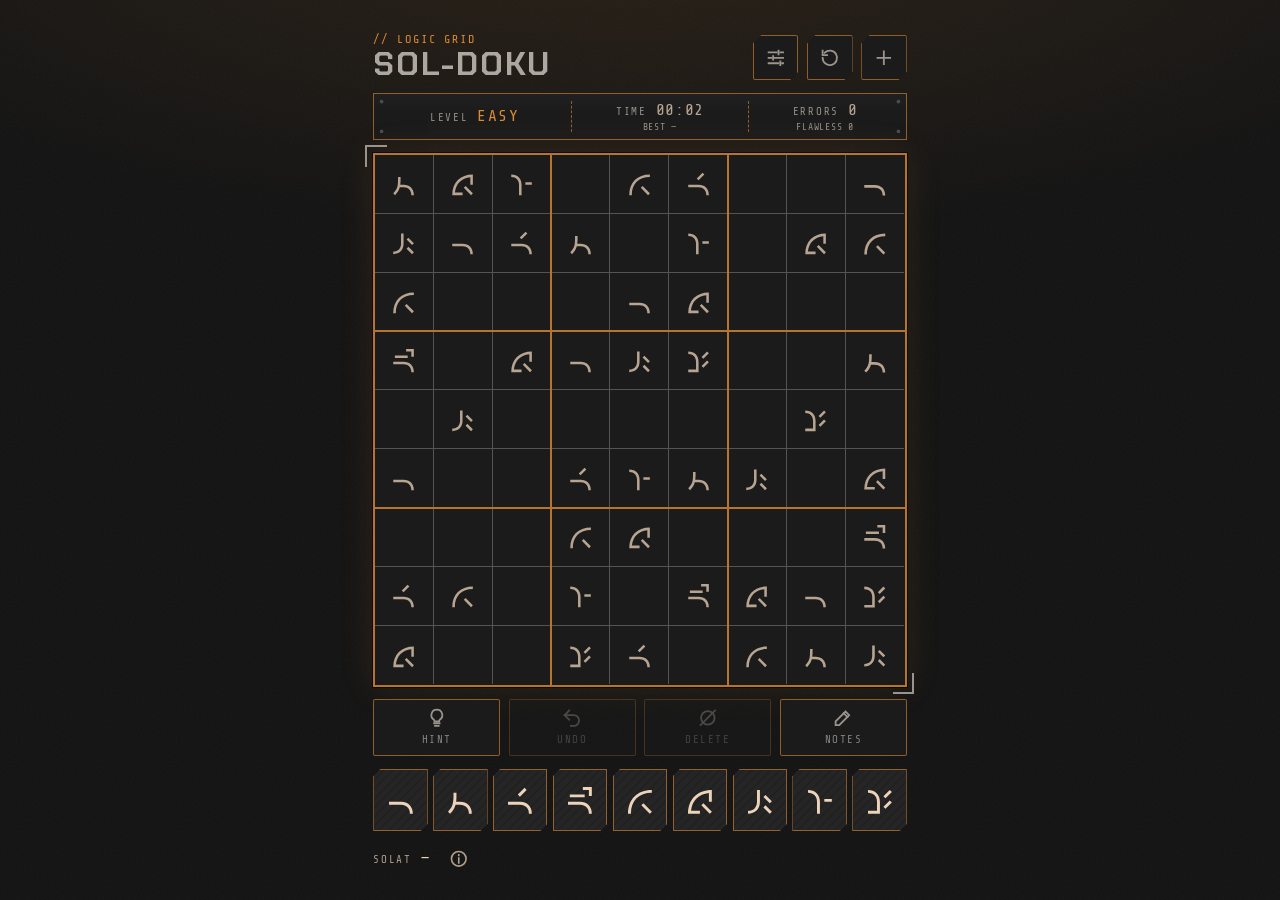
==== commit 03f14fb9: "Selected cell inherits row/column fill Co-Authored-By: Devin AI <158243242+devin-ai-integration[bot]" ====
--- a/static/index.html
+++ b/static/index.html
@@ -11,7 +11,7 @@
   <title>Sol-doku</title>
   <script>
     (() => {
-      const V = "20261128060108";
+      const V = "20261128060253";
       const check = () => fetch("version.json?t=" + Date.now(), { cache: "no-store" })
         .then((r) => r.json())
         .then(({ v }) => {
@@ -28,7 +28,7 @@
   <link rel="preconnect" href="https://fonts.googleapis.com">
   <link rel="preconnect" href="https://fonts.gstatic.com" crossorigin>
   <link rel="stylesheet" href="https://fonts.googleapis.com/css2?family=Chakra+Petch:wght@400;500;600;700&family=Share+Tech+Mono&display=swap">
-  <link rel="stylesheet" href="style.css?v=20261128060108">
+  <link rel="stylesheet" href="style.css?v=20261128060253">
 </head>
 <body>
   <main class="app" id="app">
@@ -164,8 +164,8 @@
     <div class="scan"><div class="bars"><i></i><i></i><i></i><i></i><i></i></div><span>Generating grid</span></div>
   </div>
 
-  <script src="sudoku.js?v=20261128060108"></script>
-  <script src="sol.js?v=20261128060108"></script>
-  <script src="app.js?v=20261128060108"></script>
+  <script src="sudoku.js?v=20261128060253"></script>
+  <script src="sol.js?v=20261128060253"></script>
+  <script src="app.js?v=20261128060253"></script>
 </body>
 </html>
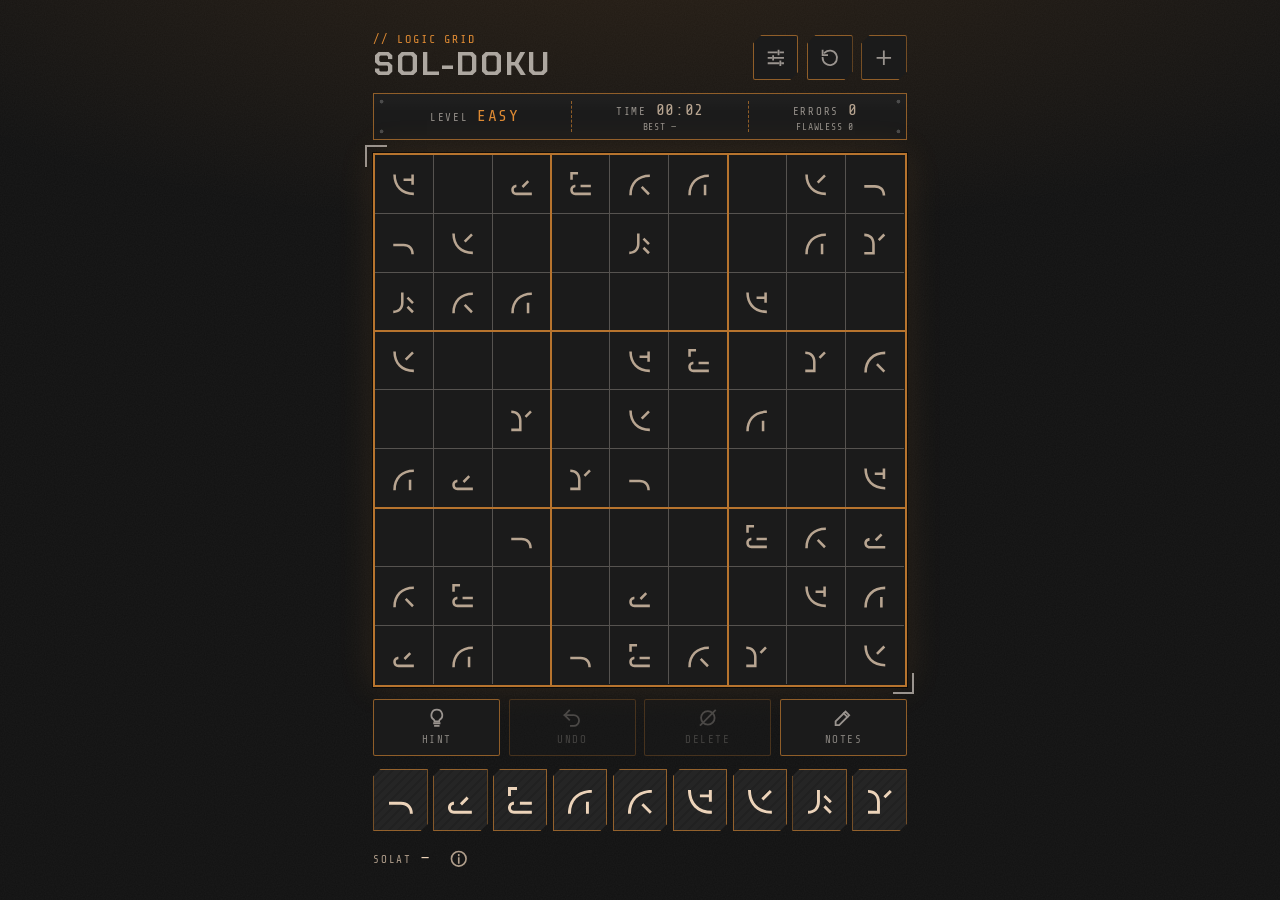
==== commit 7d2af93d: "Tapping the brush key again drops it Co-Authored-By: Devin AI <158243242+devin-ai-integration[bot]@u" ====
--- a/static/index.html
+++ b/static/index.html
@@ -11,7 +11,7 @@
   <title>Sol-doku</title>
   <script>
     (() => {
-      const V = "20261128060253";
+      const V = "20261128062428";
       const check = () => fetch("version.json?t=" + Date.now(), { cache: "no-store" })
         .then((r) => r.json())
         .then(({ v }) => {
@@ -28,7 +28,7 @@
   <link rel="preconnect" href="https://fonts.googleapis.com">
   <link rel="preconnect" href="https://fonts.gstatic.com" crossorigin>
   <link rel="stylesheet" href="https://fonts.googleapis.com/css2?family=Chakra+Petch:wght@400;500;600;700&family=Share+Tech+Mono&display=swap">
-  <link rel="stylesheet" href="style.css?v=20261128060253">
+  <link rel="stylesheet" href="style.css?v=20261128062428">
 </head>
 <body>
   <main class="app" id="app">
@@ -164,8 +164,8 @@
     <div class="scan"><div class="bars"><i></i><i></i><i></i><i></i><i></i></div><span>Generating grid</span></div>
   </div>
 
-  <script src="sudoku.js?v=20261128060253"></script>
-  <script src="sol.js?v=20261128060253"></script>
-  <script src="app.js?v=20261128060253"></script>
+  <script src="sudoku.js?v=20261128062428"></script>
+  <script src="sol.js?v=20261128062428"></script>
+  <script src="app.js?v=20261128062428"></script>
 </body>
 </html>
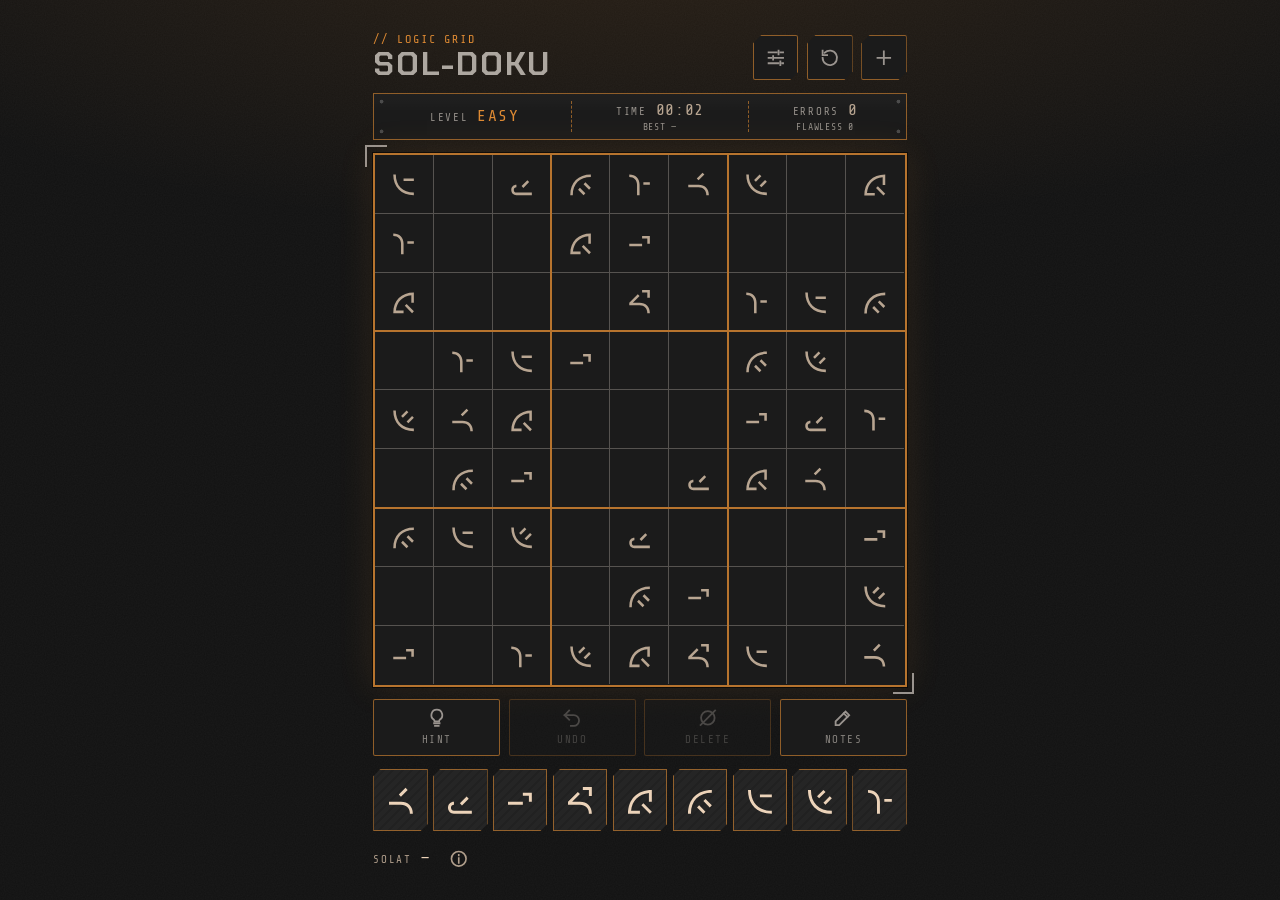
==== commit b0195eaf: "Cell-first input only; note keys toggle on for the selected cell Co-Authored-By: Devin AI <158243242" ====
--- a/static/index.html
+++ b/static/index.html
@@ -11,7 +11,7 @@
   <title>Sol-doku</title>
   <script>
     (() => {
-      const V = "20261128062428";
+      const V = "20261128062955";
       const check = () => fetch("version.json?t=" + Date.now(), { cache: "no-store" })
         .then((r) => r.json())
         .then(({ v }) => {
@@ -28,7 +28,7 @@
   <link rel="preconnect" href="https://fonts.googleapis.com">
   <link rel="preconnect" href="https://fonts.gstatic.com" crossorigin>
   <link rel="stylesheet" href="https://fonts.googleapis.com/css2?family=Chakra+Petch:wght@400;500;600;700&family=Share+Tech+Mono&display=swap">
-  <link rel="stylesheet" href="style.css?v=20261128062428">
+  <link rel="stylesheet" href="style.css?v=20261128062955">
 </head>
 <body>
   <main class="app" id="app">
@@ -164,8 +164,8 @@
     <div class="scan"><div class="bars"><i></i><i></i><i></i><i></i><i></i></div><span>Generating grid</span></div>
   </div>
 
-  <script src="sudoku.js?v=20261128062428"></script>
-  <script src="sol.js?v=20261128062428"></script>
-  <script src="app.js?v=20261128062428"></script>
+  <script src="sudoku.js?v=20261128062955"></script>
+  <script src="sol.js?v=20261128062955"></script>
+  <script src="app.js?v=20261128062955"></script>
 </body>
 </html>
--- a/static/style.css
+++ b/static/style.css
@@ -347,20 +347,10 @@
   background-image: none;
   border: 1px solid rgba(var(--accent-rgb), 0.7);
 }
-/* Read-only marker: the selected cell already holds this note. */
-.key.noted::before {
-  content: "";
-  position: absolute; bottom: 0; left: 0;
-  width: 0.5rem; height: 0.5rem;
-  clip-path: polygon(0 0, 0 100%, 100% 100%);
-  background: var(--text);
-}
-.key.preview.noted::before { background: var(--accent-fg); }
 .key.preview { background-color: var(--accent); background-image: none; border-color: var(--accent); }
 .key.preview b { color: var(--accent-fg); }
 .key.locked, .notes-on .key.locked { opacity: 0.25; cursor: default; }
 .key.locked.preview { opacity: 1; }
-
 
 .footer { display: flex; justify-content: space-between; gap: 0.75rem; color: var(--text-muted); font-size: 0.625rem; padding-top: 0.25rem; }
 .footer { align-items: center; }
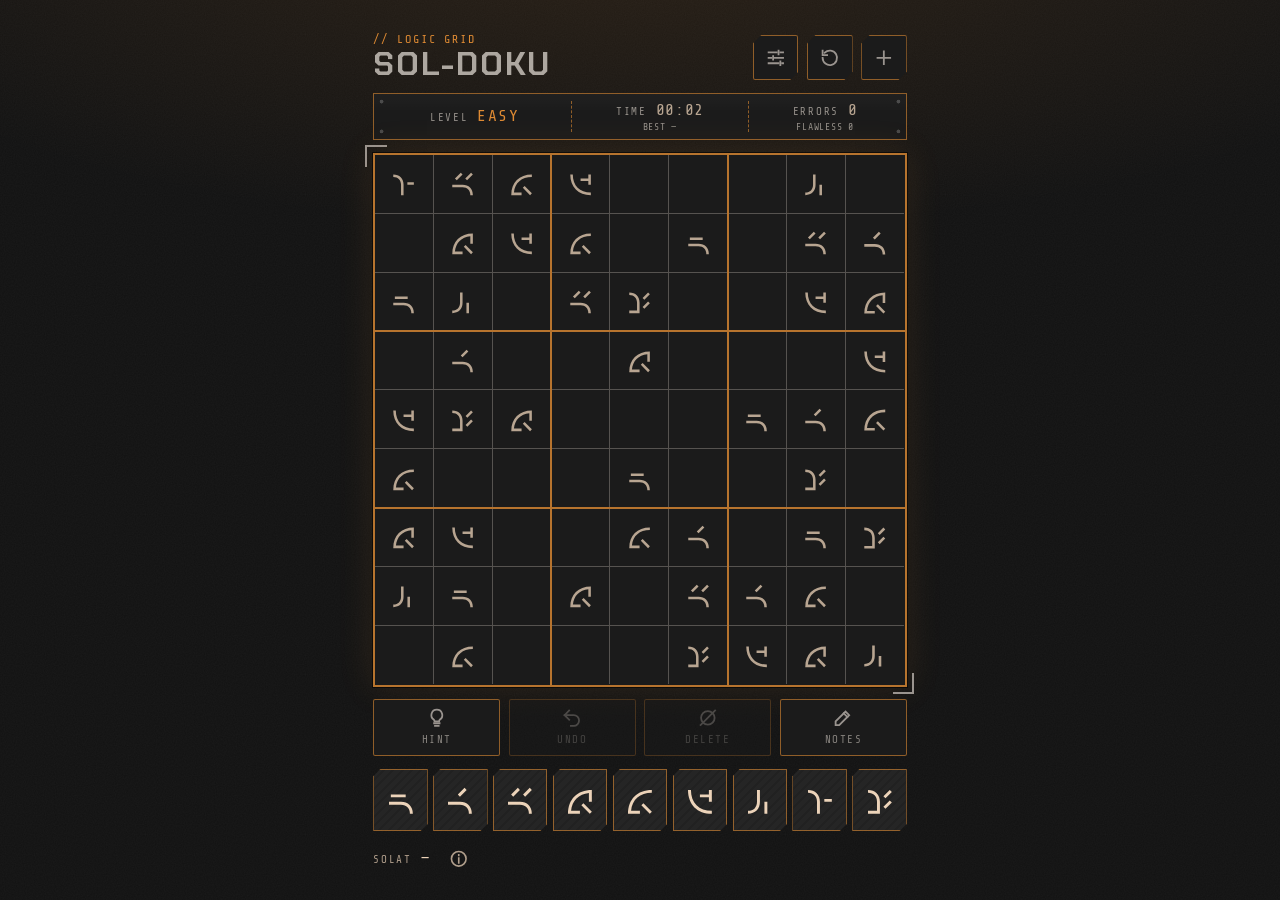
==== commit e05b9a6b: "Remove Sol guide setting; guide always on Co-Authored-By: Devin AI <158243242+devin-ai-integration[b" ====
--- a/static/index.html
+++ b/static/index.html
@@ -11,7 +11,7 @@
   <title>Sol-doku</title>
   <script>
     (() => {
-      const V = "20261128062955";
+      const V = "20261128063818";
       const check = () => fetch("version.json?t=" + Date.now(), { cache: "no-store" })
         .then((r) => r.json())
         .then(({ v }) => {
@@ -28,7 +28,7 @@
   <link rel="preconnect" href="https://fonts.googleapis.com">
   <link rel="preconnect" href="https://fonts.gstatic.com" crossorigin>
   <link rel="stylesheet" href="https://fonts.googleapis.com/css2?family=Chakra+Petch:wght@400;500;600;700&family=Share+Tech+Mono&display=swap">
-  <link rel="stylesheet" href="style.css?v=20261128062955">
+  <link rel="stylesheet" href="style.css?v=20261128063818">
 </head>
 <body>
   <main class="app" id="app">
@@ -92,7 +92,7 @@
     <footer class="footer">
       <div class="footer-left">
         <div class="sol-guide" id="sol-block" aria-live="polite"><span>Solat</span><span class="readout" id="stat-sol">—</span><span class="sol-ex" id="stat-sol-ex"></span></div>
-        <a class="info" href="https://github.com/menehune23/sol" target="_blank" rel="noopener" aria-label="What is Sol?" title="What is Sol?"><span id="info-text">What is Sol?</span><svg viewBox="0 0 24 24" fill="none" stroke="currentColor" stroke-width="2" stroke-linecap="square"><circle cx="12" cy="12" r="9"/><path d="M12 11v6M12 7v1"/></svg></a>
+        <a class="info" href="https://github.com/menehune23/sol" target="_blank" rel="noopener" aria-label="What is Sol?" title="What is Sol?"><svg viewBox="0 0 24 24" fill="none" stroke="currentColor" stroke-width="2" stroke-linecap="square"><circle cx="12" cy="12" r="9"/><path d="M12 11v6M12 7v1"/></svg></a>
       </div>
       <a id="request-link" href="https://app.devin.ai/sessions/24729240f18b49819ce347943eb49a1e" target="_blank" rel="noopener">Request changes</a>
     </footer>
@@ -138,7 +138,6 @@
       <label class="toggle"><span><strong>Errors</strong><small>Mark wrong letters in red</small></span><input type="checkbox" id="set-errors" role="switch"><i aria-hidden="true"></i></label>
       <label class="toggle"><span><strong>Auto-clear notes</strong><small>Remove placed letters from notes</small></span><input type="checkbox" id="set-autonotes" role="switch"><i aria-hidden="true"></i></label>
       <label class="toggle"><span><strong>Hints</strong><small>Show the Hint button (using a hint disables record-setting and resets flawless streaks)</small></span><input type="checkbox" id="set-hints" role="switch"><i aria-hidden="true"></i></label>
-      <label class="toggle"><span><strong>Sol guide</strong><small>Show the selected letter's Solat</small></span><input type="checkbox" id="set-sol" role="switch"><i aria-hidden="true"></i></label>
     </div>
     <div class="sheet-actions">
       <button class="btn" data-close>Done</button>
@@ -164,8 +163,8 @@
     <div class="scan"><div class="bars"><i></i><i></i><i></i><i></i><i></i></div><span>Generating grid</span></div>
   </div>
 
-  <script src="sudoku.js?v=20261128062955"></script>
-  <script src="sol.js?v=20261128062955"></script>
-  <script src="app.js?v=20261128062955"></script>
+  <script src="sudoku.js?v=20261128063818"></script>
+  <script src="sol.js?v=20261128063818"></script>
+  <script src="app.js?v=20261128063818"></script>
 </body>
 </html>
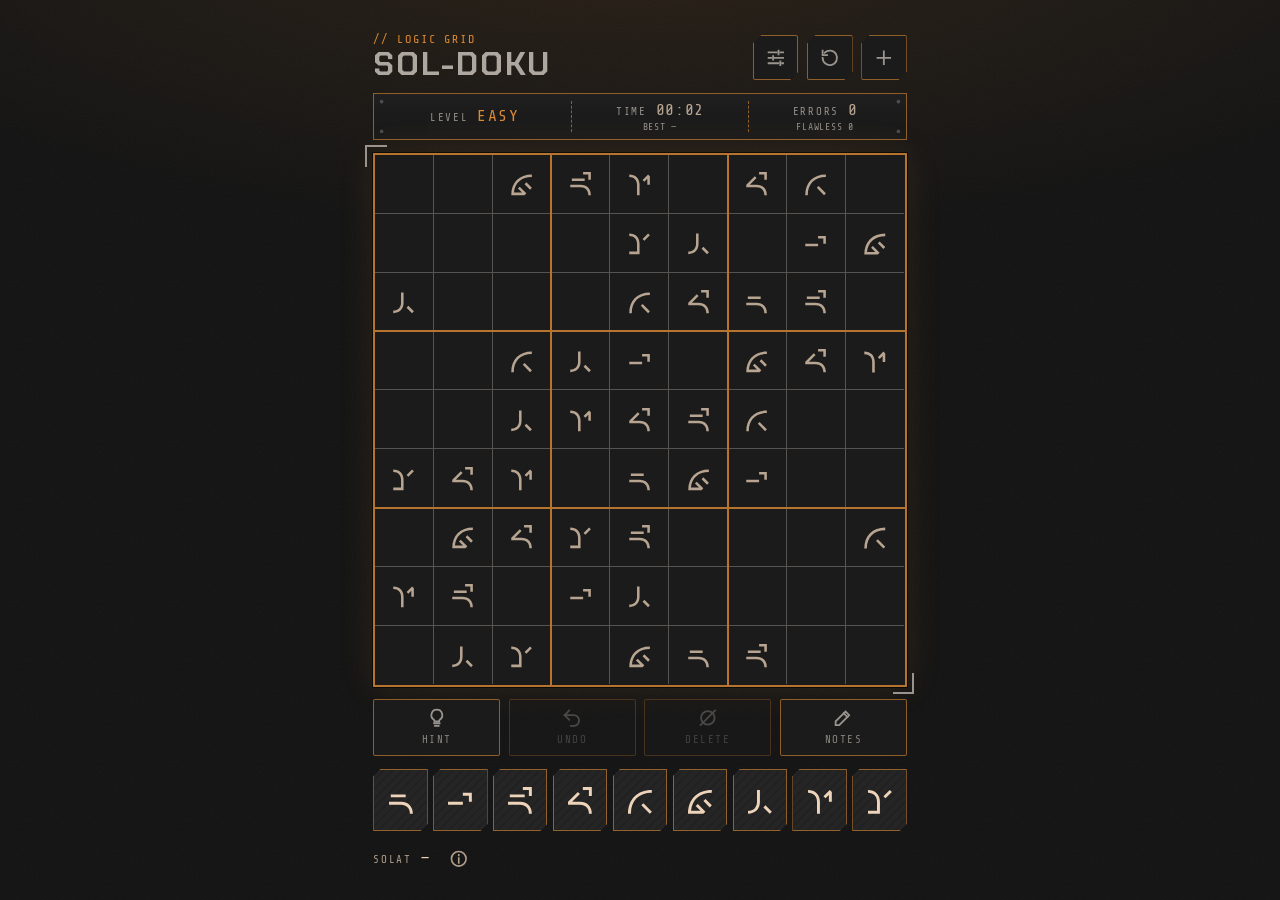
==== commit b6eac133: "Revert "Remove Sol guide setting; guide always on" This reverts commit e05b9a6bd692fe3189e4ee3d80727" ====
--- a/static/index.html
+++ b/static/index.html
@@ -11,7 +11,7 @@
   <title>Sol-doku</title>
   <script>
     (() => {
-      const V = "20261128063818";
+      const V = "20261128062955";
       const check = () => fetch("version.json?t=" + Date.now(), { cache: "no-store" })
         .then((r) => r.json())
         .then(({ v }) => {
@@ -28,7 +28,7 @@
   <link rel="preconnect" href="https://fonts.googleapis.com">
   <link rel="preconnect" href="https://fonts.gstatic.com" crossorigin>
   <link rel="stylesheet" href="https://fonts.googleapis.com/css2?family=Chakra+Petch:wght@400;500;600;700&family=Share+Tech+Mono&display=swap">
-  <link rel="stylesheet" href="style.css?v=20261128063818">
+  <link rel="stylesheet" href="style.css?v=20261128062955">
 </head>
 <body>
   <main class="app" id="app">
@@ -92,7 +92,7 @@
     <footer class="footer">
       <div class="footer-left">
         <div class="sol-guide" id="sol-block" aria-live="polite"><span>Solat</span><span class="readout" id="stat-sol">—</span><span class="sol-ex" id="stat-sol-ex"></span></div>
-        <a class="info" href="https://github.com/menehune23/sol" target="_blank" rel="noopener" aria-label="What is Sol?" title="What is Sol?"><svg viewBox="0 0 24 24" fill="none" stroke="currentColor" stroke-width="2" stroke-linecap="square"><circle cx="12" cy="12" r="9"/><path d="M12 11v6M12 7v1"/></svg></a>
+        <a class="info" href="https://github.com/menehune23/sol" target="_blank" rel="noopener" aria-label="What is Sol?" title="What is Sol?"><span id="info-text">What is Sol?</span><svg viewBox="0 0 24 24" fill="none" stroke="currentColor" stroke-width="2" stroke-linecap="square"><circle cx="12" cy="12" r="9"/><path d="M12 11v6M12 7v1"/></svg></a>
       </div>
       <a id="request-link" href="https://app.devin.ai/sessions/24729240f18b49819ce347943eb49a1e" target="_blank" rel="noopener">Request changes</a>
     </footer>
@@ -138,6 +138,7 @@
       <label class="toggle"><span><strong>Errors</strong><small>Mark wrong letters in red</small></span><input type="checkbox" id="set-errors" role="switch"><i aria-hidden="true"></i></label>
       <label class="toggle"><span><strong>Auto-clear notes</strong><small>Remove placed letters from notes</small></span><input type="checkbox" id="set-autonotes" role="switch"><i aria-hidden="true"></i></label>
       <label class="toggle"><span><strong>Hints</strong><small>Show the Hint button (using a hint disables record-setting and resets flawless streaks)</small></span><input type="checkbox" id="set-hints" role="switch"><i aria-hidden="true"></i></label>
+      <label class="toggle"><span><strong>Sol guide</strong><small>Show the selected letter's Solat</small></span><input type="checkbox" id="set-sol" role="switch"><i aria-hidden="true"></i></label>
     </div>
     <div class="sheet-actions">
       <button class="btn" data-close>Done</button>
@@ -163,8 +164,8 @@
     <div class="scan"><div class="bars"><i></i><i></i><i></i><i></i><i></i></div><span>Generating grid</span></div>
   </div>
 
-  <script src="sudoku.js?v=20261128063818"></script>
-  <script src="sol.js?v=20261128063818"></script>
-  <script src="app.js?v=20261128063818"></script>
+  <script src="sudoku.js?v=20261128062955"></script>
+  <script src="sol.js?v=20261128062955"></script>
+  <script src="app.js?v=20261128062955"></script>
 </body>
 </html>
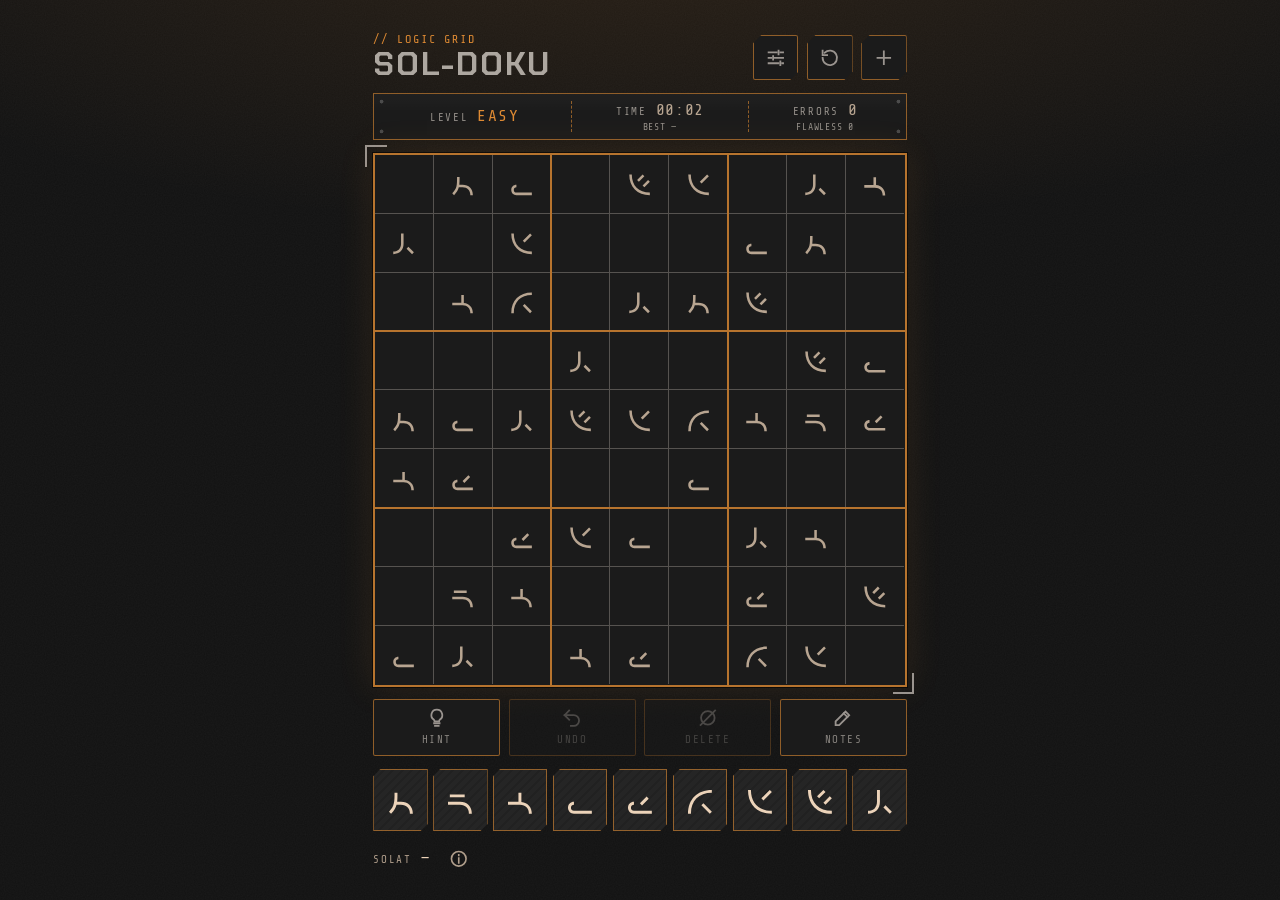
==== commit 4f2410f5: "Restore double-tap on an empty cell to turn Notes on Co-Authored-By: Devin AI <158243242+devin-ai-in" ====
--- a/static/index.html
+++ b/static/index.html
@@ -11,7 +11,7 @@
   <title>Sol-doku</title>
   <script>
     (() => {
-      const V = "20261128062955";
+      const V = "20261128063923";
       const check = () => fetch("version.json?t=" + Date.now(), { cache: "no-store" })
         .then((r) => r.json())
         .then(({ v }) => {
@@ -28,7 +28,7 @@
   <link rel="preconnect" href="https://fonts.googleapis.com">
   <link rel="preconnect" href="https://fonts.gstatic.com" crossorigin>
   <link rel="stylesheet" href="https://fonts.googleapis.com/css2?family=Chakra+Petch:wght@400;500;600;700&family=Share+Tech+Mono&display=swap">
-  <link rel="stylesheet" href="style.css?v=20261128062955">
+  <link rel="stylesheet" href="style.css?v=20261128063923">
 </head>
 <body>
   <main class="app" id="app">
@@ -164,8 +164,8 @@
     <div class="scan"><div class="bars"><i></i><i></i><i></i><i></i><i></i></div><span>Generating grid</span></div>
   </div>
 
-  <script src="sudoku.js?v=20261128062955"></script>
-  <script src="sol.js?v=20261128062955"></script>
-  <script src="app.js?v=20261128062955"></script>
+  <script src="sudoku.js?v=20261128063923"></script>
+  <script src="sol.js?v=20261128063923"></script>
+  <script src="app.js?v=20261128063923"></script>
 </body>
 </html>
